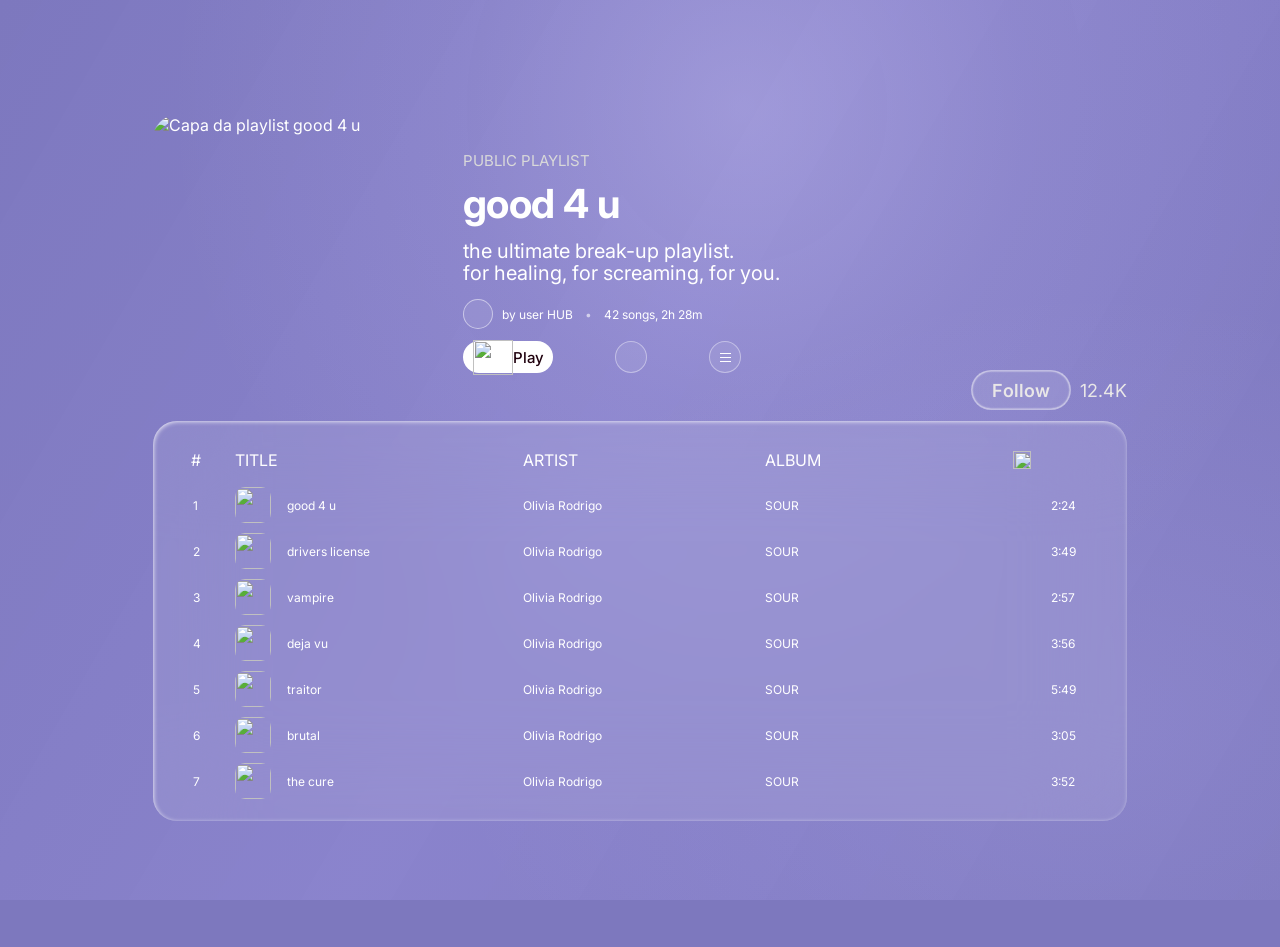
==== albuns/albuns.html @ 1444f135 ":sparkles: feat: Adiciona página álbuns." ====
<!DOCTYPE html>
<html lang="pt-BR">
<head>
    <meta charset="UTF-8">
    <meta name="viewport" content="width=device-width, initial-scale=1.0">
    <title>good 4 u | MusicHub</title>

    <link rel="stylesheet" href="albuns.css">
    <link rel="stylesheet" href="global.css">
    <link rel="preconnect" href="https://fonts.googleapis.com">
    <link rel="preconnect" href="https://fonts.gstatic.com" crossorigin>
    <link href="https://fonts.googleapis.com/css2?family=Inter:wght@400;500;600;700;900&display=swap" rel="stylesheet">
</head>

<body>
    <div class="page">

        <!-- BACKGROUND -->
        <div class="background" aria-hidden="true"></div>

        <!-- HEADER -->
        <!-- <header class="header">
            <a href="#" class="logo" aria-label="MusicHub">
                <img src="https://www.figma.com/api/mcp/asset/f0b8d656-bd40-4bd2-81c5-f24bb557f24d.svg" alt="MusicHub">
            </a>

            <label class="search">
                <img
                    src="https://www.figma.com/api/mcp/asset/72a38240-7554-4e24-b17d-558b06ba79f5.svg"
                    alt=""
                    class="search__icon"
                >
                <input type="search" placeholder="Search artists, tracks, playlists..." aria-label="Pesquisar">
            </label>

            <button class="profile-button" aria-label="Perfil"></button>
        </header> -->

        <!-- SIDEBAR
        <aside class="sidebar" aria-label="Navegação">
            <a class="sidebar__item sidebar__item--active" href="#" aria-label="Início">
                <img src="https://www.figma.com/api/mcp/asset/48543cfd-1608-4a3d-a7c6-07bde01f5511.svg" alt="">
            </a>

            <a class="sidebar__item" href="#" aria-label="Biblioteca">
                <img src="https://www.figma.com/api/mcp/asset/089ed8f0-eb65-4e7f-9594-486ecc16197d.svg" alt="">
            </a>

            <a class="sidebar__item" href="#" aria-label="Favoritos">
                <img src="https://www.figma.com/api/mcp/asset/dc343c7d-dc19-4470-b5f9-65e58dbb05b4.svg" alt="">
            </a>
        </aside> -->

        <!-- PLAYLIST -->
        <main class="playlist">

            <section class="playlist-info">
                <img
                    class="playlist-cover"
                    src="https://www.figma.com/api/mcp/asset/05d97eeb-9963-4336-8396-47402a4f2e1c.png"
                    alt="Capa da playlist good 4 u"
                >

                <div class="playlist-details">
                    <p class="playlist-type">PUBLIC PLAYLIST</p>

                    <h1>good 4 u</h1>

                    <p class="playlist-description">
                        the ultimate break-up playlist.<br>
                        for healing, for screaming, for you.
                    </p>

                    <div class="playlist-meta">
                        <button class="user-avatar" aria-label="Usuário HUB"></button>
                        <span>by user HUB</span>
                        <span class="meta-dot">•</span>
                        <span>42 songs, 2h 28m</span>
                    </div>

                    <div class="playlist-actions">
                        <button class="play-action" id="mainPlay">
                            <img src="https://www.figma.com/api/mcp/asset/033c82c2-732a-4df3-b221-bd1b76ac2aac.svg" alt="">
                            <span>Play</span>
                        </button>

                        <button class="round-action" aria-label="Aleatório">
                            <img src="https://www.figma.com/api/mcp/asset/64928dcb-8993-417b-a62b-fdc45a147aba.svg" alt="">
                        </button>

                        <button class="round-action list-action" aria-label="Lista">
                            <span></span><span></span><span></span>
                        </button>
                    </div>
                </div>

                <div class="playlist-follow">
                    <button class="follow-button">Follow</button>
                    <span>12.4K</span>
                </div>
            </section>

            <!-- SONG LIST -->
            <section class="songs-card">
                <div class="songs-header">
                    <span>#</span>
                    <span>TITLE</span>
                    <span>ARTIST</span>
                    <span>ALBUM</span>
                    <span class="duration-header">
                        <img src="https://www.figma.com/api/mcp/asset/3ae3e8e5-7226-445b-8f64-c6b5b3490958.svg" alt="">
                    </span>
                </div>

                <div class="songs-list">
                    <article class="song">
                        <span class="song-number">1</span>
                        <div class="song-title">
                            <img src="https://www.figma.com/api/mcp/asset/05d97eeb-9963-4336-8396-47402a4f2e1c.png" alt="">
                            <span>good 4 u</span>
                        </div>
                        <span>Olivia Rodrigo</span>
                        <span>SOUR</span>
                        <button class="favorite" aria-label="Favoritar good 4 u">
                            <img src="https://www.figma.com/api/mcp/asset/8ef1ab63-eb23-4aba-9071-96040314bdf6.svg" alt="">
                        </button>
                        <span>2:24</span>
                    </article>

                    <article class="song">
                        <span class="song-number">2</span>
                        <div class="song-title">
                            <img src="https://www.figma.com/api/mcp/asset/411c1df8-2a5f-4194-a6f5-afb06c8eb956.png" alt="">
                            <span>drivers license</span>
                        </div>
                        <span>Olivia Rodrigo</span>
                        <span>SOUR</span>
                        <button class="favorite" aria-label="Favoritar drivers license">
                            <img src="https://www.figma.com/api/mcp/asset/8ef1ab63-eb23-4aba-9071-96040314bdf6.svg" alt="">
                        </button>
                        <span>3:49</span>
                    </article>

                    <article class="song">
                        <span class="song-number">3</span>
                        <div class="song-title">
                            <img src="https://www.figma.com/api/mcp/asset/30875ca2-d88c-43b7-917a-a967cf07178f.png" alt="">
                            <span>vampire</span>
                        </div>
                        <span>Olivia Rodrigo</span>
                        <span>SOUR</span>
                        <button class="favorite" aria-label="Favoritar vampire">
                            <img src="https://www.figma.com/api/mcp/asset/8ef1ab63-eb23-4aba-9071-96040314bdf6.svg" alt="">
                        </button>
                        <span>2:57</span>
                    </article>

                    <article class="song">
                        <span class="song-number">4</span>
                        <div class="song-title">
                            <img src="https://www.figma.com/api/mcp/asset/05d97eeb-9963-4336-8396-47402a4f2e1c.png" alt="">
                            <span>deja vu</span>
                        </div>
                        <span>Olivia Rodrigo</span>
                        <span>SOUR</span>
                        <button class="favorite" aria-label="Favoritar deja vu">
                            <img src="https://www.figma.com/api/mcp/asset/8ef1ab63-eb23-4aba-9071-96040314bdf6.svg" alt="">
                        </button>
                        <span>3:56</span>
                    </article>

                    <article class="song">
                        <span class="song-number">5</span>
                        <div class="song-title">
                            <img src="https://www.figma.com/api/mcp/asset/05d97eeb-9963-4336-8396-47402a4f2e1c.png" alt="">
                            <span>traitor</span>
                        </div>
                        <span>Olivia Rodrigo</span>
                        <span>SOUR</span>
                        <button class="favorite" aria-label="Favoritar traitor">
                            <img src="https://www.figma.com/api/mcp/asset/8ef1ab63-eb23-4aba-9071-96040314bdf6.svg" alt="">
                        </button>
                        <span>5:49</span>
                    </article>

                    <article class="song">
                        <span class="song-number">6</span>
                        <div class="song-title">
                            <img src="https://www.figma.com/api/mcp/asset/05d97eeb-9963-4336-8396-47402a4f2e1c.png" alt="">
                            <span>brutal</span>
                        </div>
                        <span>Olivia Rodrigo</span>
                        <span>SOUR</span>
                        <button class="favorite" aria-label="Favoritar brutal">
                            <img src="https://www.figma.com/api/mcp/asset/8ef1ab63-eb23-4aba-9071-96040314bdf6.svg" alt="">
                        </button>
                        <span>3:05</span>
                    </article>

                    <article class="song">
                        <span class="song-number">7</span>
                        <div class="song-title">
                            <img src="https://www.figma.com/api/mcp/asset/2246885b-b9ce-4593-afcd-a9c1cb473f25.png" alt="">
                            <span>the cure</span>
                        </div>
                        <span>Olivia Rodrigo</span>
                        <span>SOUR</span>
                        <button class="favorite" aria-label="Favoritar the cure">
                            <img src="https://www.figma.com/api/mcp/asset/28c4b1a7-6b96-4556-a1cf-ce10b714c092.svg" alt="">
                        </button>
                        <span>3:52</span>
                    </article>
                </div>
            </section>
        </main>

        <!-- PLAYER
        <footer class="player">
            <div class="player-song">
                <img
                    class="player-song__cover"
                    src="https://www.figma.com/api/mcp/asset/05d97eeb-9963-4336-8396-47402a4f2e1c.png"
                    alt=""
                >

                <div class="player-song__text">
                    <strong>good 4 u</strong>
                    <span>Olivia Rodrigo</span>
                </div>

                <button class="player-favorite" aria-label="Favoritar">
                    <img src="https://www.figma.com/api/mcp/asset/8ef1ab63-eb23-4aba-9071-96040314bdf6.svg" alt="">
                </button>
            </div>

            <div class="player-center">
                <div class="player-controls">
                    <button aria-label="Aleatório">
                        <img src="https://www.figma.com/api/mcp/asset/64928dcb-8993-417b-a62b-fdc45a147aba.svg" alt="">
                    </button>

                    <button aria-label="Anterior" class="skip">
                        <span></span>
                    </button>

                    <button class="player-play" id="playerPlay" aria-label="Reproduzir">
                        <img src="https://www.figma.com/api/mcp/asset/e8db2165-5c65-4e95-9490-5fce8dbd93a3.svg" alt="">
                    </button>

                    <button aria-label="Próxima" class="skip skip--next">
                        <span></span>
                    </button>

                    <button aria-label="Repetir">
                        <img src="https://www.figma.com/api/mcp/asset/76ef5e4f-898e-42b4-8c82-b42aed070f7f.svg" alt="">
                    </button>
                </div>

                <div class="player-progress">
                    <span>1:24</span>
                    <input type="range" min="0" max="165" value="84" aria-label="Progresso">
                    <span>2:45</span>
                </div>
            </div>

            <div class="player-volume">
                <img src="https://www.figma.com/api/mcp/asset/c8e28b52-2335-4b02-9ce8-5d6277a9b103.svg" alt="">
                <input type="range" min="0" max="100" value="85" aria-label="Volume">
            </div>
        </footer>
    </div>

    <script>
        const playButtons = [
            document.querySelector("#mainPlay"),
            document.querySelector("#playerPlay")
        ];

        playButtons.forEach(button => {
            button?.addEventListener("click", () => {
                button.classList.toggle("is-playing");
            });
        });

        document.querySelectorAll(".favorite, .player-favorite").forEach(button => {
            button.addEventListener("click", () => {
                button.classList.toggle("is-favorite");
            });
        });

        document.querySelector(".follow-button")?.addEventListener("click", (event) => {
            const button = event.currentTarget;
            button.classList.toggle("is-following");
            button.textContent = button.classList.contains("is-following")
                ? "Following"
                : "Follow";
        });
    </script> -->
</body>
</html>
---- albuns/albuns.css ----
* {
    box-sizing: border-box;
    margin: 0;
    padding: 0;
}

html {
    background: var(--violet-bg);
}

body {
    min-height: 100vh;
    min-height: 100svh;
    overflow-x: hidden;
    font-family: var(--font);
    color: var(--white);
}

button,
input {
    font: inherit;
    color: inherit;
}

button {
    border: 0;
    background: transparent;
    cursor: pointer;
}

img {
    display: block;
    max-width: 100%;
}

a {
    color: inherit;
    text-decoration: none;
}

/* ========================================
   PAGE / BACKGROUND
======================================== */

.page {
    position: relative;
    min-height: 100vh;
    min-height: 100svh;
    padding: 31px 30px 126px;
    overflow: hidden;
    background: #7d78be;
}

.background {
    position: fixed;
    inset: 0;
    z-index: 0;
    background:
        linear-gradient(
            120deg,
            rgba(125,120,190,1) 0%,
            rgba(139,132,205,.96) 48%,
            rgba(125,120,190,1) 100%
        );
}

.background::before {
    content: "";
    position: absolute;
    inset: 0;
    background:
        radial-gradient(
            ellipse at 58% 12%,
            rgba(221,216,255,.26) 0%,
            rgba(221,216,255,.08) 27%,
            transparent 55%
        ),
        radial-gradient(
            ellipse at 85% 80%,
            rgba(205,197,255,.14),
            transparent 42%
        );
}

.background::after {
    content: "";
    position: absolute;
    inset: -10%;
    opacity: .18;
    background-image:
        url("https://www.figma.com/api/mcp/asset/d0521168-f379-4062-ab3e-730d0297998b.png");
    background-size: cover;
    background-position: center;
    mix-blend-mode: multiply;
}

.header,
.sidebar,
.playlist,
.player {
    position: relative;
    z-index: 2;
}

/* ========================================
   HEADER
======================================== */

.header {
    width: min(1200px, 100%);
    margin: 0 auto;

    display: grid;
    grid-template-columns: 102px minmax(280px, 500px) 40px;
    justify-content: space-between;
    align-items: center;
    gap: 30px;
}

.logo {
    width: 102px;
    height: 40px;
}

.logo img {
    width: 102px;
    height: 40px;
    object-fit: contain;
}

.search {
    position: relative;
    width: 500px;
    max-width: 100%;
    height: 40px;
    justify-self: center;

    display: flex;
    align-items: center;

    border-radius: 24px;
    overflow: hidden;

    background: rgba(51,51,51,.4);
    backdrop-filter: blur(23px);
    -webkit-backdrop-filter: blur(23px);

    box-shadow: var(--glass-shadow);
}

.search__icon {
    width: 16px;
    height: 16px;
    margin-left: 14px;
    flex: 0 0 auto;
}

.search input {
    width: 100%;
    height: 100%;
    padding: 0 18px 0 13px;

    border: 0;
    outline: 0;
    background: transparent;

    color: #fff;
    font-size: 12px;
}

.search input::placeholder {
    color: rgba(255,255,255,.4);
}

.profile-button {
    width: 40px;
    height: 40px;
    justify-self: end;

    border: 1px solid rgba(255,255,255,.45);
    border-radius: 24px;
    background: rgba(255,255,255,.06);
    box-shadow: var(--glass-shadow);
}

/* ========================================
   SIDEBAR
======================================== */

.sidebar {
    position: fixed;
    left: 21px;
    top: 50%;
    transform: translateY(-50%);

    width: 60px;
    height: 175px;

    display: flex;
    flex-direction: column;
    align-items: center;
    justify-content: space-around;

    padding: 4px;

    border-radius: 29px;

    background: rgba(51,51,51,.4);
    backdrop-filter: blur(23px);
    -webkit-backdrop-filter: blur(23px);
    box-shadow: var(--glass-shadow);
}

.sidebar__item {
    width: 50px;
    height: 50px;

    display: grid;
    place-items: center;

    border-radius: 24px;

    transition: background .2s ease, transform .2s ease;
}

.sidebar__item--active {
    background: rgba(51,51,51,.35);
    box-shadow: var(--glass-shadow);
}

.sidebar__item:hover {
    background: rgba(255,255,255,.08);
    transform: scale(1.03);
}

.sidebar__item img {
    width: 27px;
    height: 29px;
}

/* ========================================
   PLAYLIST
======================================== */

.playlist {
    width: min(974px, calc(100% - 150px));
    margin: 84px auto 0;
}

.playlist-info {
    position: relative;

    min-height: 306px;

    display: grid;
    grid-template-columns: 290px minmax(280px, 1fr) auto;
    align-items: start;
    column-gap: 20px;
}

.playlist-cover {
    width: 290px;
    height: 290px;
    object-fit: cover;
    border-radius: 24px;
}

.playlist-details {
    padding-top: 38px;
}

.playlist-type {
    color: #d9d9d9;
    font-size: 15px;
    line-height: 1;
    margin-bottom: 16px;
}

.playlist-details h1 {
    font-size: 40px;
    line-height: 1;
    font-weight: 700;
    margin-bottom: 17px;
    letter-spacing: -.6px;
}

.playlist-description {
    color: #fff;
    font-size: 20px;
    line-height: 1.08;
    margin-bottom: 15px;
}

.playlist-meta {
    display: flex;
    align-items: center;
    gap: 9px;

    color: #fff;
    font-size: 12px;
}

.user-avatar {
    width: 30px;
    height: 30px;
    border: 1px solid rgba(255,255,255,.5);
    border-radius: 50%;
    background: rgba(255,255,255,.08);
}

.meta-dot {
    opacity: .6;
    margin: 0 3px;
}

.playlist-actions {
    display: flex;
    align-items: center;
    gap: 62px;
    margin-top: 12px;
}

.play-action {
    width: 90px;
    height: 32px;

    display: flex;
    align-items: center;
    justify-content: center;
    padding: 5px 15px;

    border-radius: 24px;
    background: #fff;
    color: var(--violet-darker);

    font-size: 15px;
    font-weight: 500;

    transition: transform .2s ease;
}

.play-action:hover {
    transform: scale(1.04);
}

.play-action img {
    width: 40px;
    height: 35px;
}

.round-action {
    width: 32px;
    height: 32px;

    display: grid;
    place-items: center;

    border-radius: 50%;
    border: 1px solid rgba(255,255,255,.4);
    background: rgba(255,255,255,.08);
}

.round-action img {
    width: 15px;
    height: 15px;
}

.list-action {
    display: flex;
    flex-direction: column;
    align-items: center;
    justify-content: center;
    gap: 3px;
}

.list-action span {
    width: 11px;
    height: 1px;
    background: #fff;
}

.playlist-follow {
    align-self: end;
    margin-bottom: 11px;

    display: flex;
    align-items: center;
    gap: 9px;

    color: #e9e7e7;
    font-size: 18px;
    white-space: nowrap;
}

.follow-button {
    min-width: 100px;
    height: 40px;
    padding: 0 20px;

    border-radius: 24px;
    border: 1px solid rgba(255,255,255,.4);

   background: #ffffff18;
    backdrop-filter: blur(50px);

    box-shadow:
       
        inset 0 0 1px rgba(255,255,255,.5),
        inset 0 0 2px #f2f2f2;

    color: #e9e7e7;
    font-size: 18px;
    font-weight: 590;
}

/* ========================================
   SONGS
======================================== */

.songs-card {
    width: 100%;
    height: 400px;
    margin-top: 0;

    padding: 28px 38px 18px;

    border-radius: 24px;

    background: #ffffff18;
    backdrop-filter: blur(50px);

    box-shadow: var(--glass-shadow);
}

.songs-header,
.song {
    display: grid;
    grid-template-columns:
        30px
        minmax(160px, 1.2fr)
        minmax(150px, 1fr)
        minmax(130px, 1fr)
        30px
        38px;

    align-items: center;
    column-gap: 14px;
}

.songs-header {
    height: 22px;
    margin-bottom: 11px;

    color: #fff;
    font-size: 16px;
}

.duration-header {
    display: flex;
    align-items: center;
    justify-content: center;
}

.duration-header img {
    width: 18px;
    height: 18px;
}

.song {
    height: 46px;
    color: #fff;
    font-size: 12px;
}

.song-number {
    padding-left: 2px;
}

.song-title {
    min-width: 0;

    display: flex;
    align-items: center;
    gap: 16px;
}

.song-title img {
    width: 36px;
    height: 36px;
    flex: 0 0 36px;

    object-fit: cover;
    border-radius: 10px;
}

.song-title span {
    overflow: hidden;
    white-space: nowrap;
    text-overflow: ellipsis;
}

.song > span:not(.song-number):not(.song-title) {
    white-space: nowrap;
}

.favorite {
    width: 20px;
    height: 20px;

    display: grid;
    place-items: center;
}

.favorite img {
    width: 17px;
    height: 15px;
}

.favorite.is-favorite {
    transform: scale(1.12);
}

/* ========================================
   PLAYER
======================================== */

.player {
    position: fixed;
    left: 50%;
    bottom: 19px;
    transform: translateX(-50%);

    width: min(1200px, calc(100% - 170px));
    height: 64px;

    padding: 0 20px;

    display: grid;
    grid-template-columns: 270px minmax(300px, 1fr) 128px;
    align-items: center;
    gap: 20px;

    border-radius: 24px;

    background: #ffffff18;
    backdrop-filter: blur(50px);

    box-shadow: var(--glass-shadow);
}

.player-song {
    min-width: 0;

    display: flex;
    align-items: center;
    gap: 9px;
}

.player-song__cover {
    width: 50px;
    height: 50px;

    flex: 0 0 50px;
    object-fit: cover;
    border-radius: 5px;
}

.player-song__text {
    min-width: 0;

    display: flex;
    flex-direction: column;
    gap: 2px;
}

.player-song__text strong {
    font-size: 15px;
    font-weight: 590;
}

.player-song__text span {
    color: rgba(255,255,255,.5);
    font-size: 12px;
}

.player-favorite {
    width: 24px;
    height: 24px;
    margin-left: 2px;
}

.player-favorite img {
    width: 17px;
    height: 15px;
}

.player-center {
    min-width: 0;
}

.player-controls {
    height: 30px;

    display: flex;
    align-items: center;
    justify-content: center;
    gap: 15px;
}

.player-controls > button {
    width: 22px;
    height: 22px;

    display: grid;
    place-items: center;
}

.player-controls img {
    width: 15px;
    height: 15px;
}

.player-play {
    width: 28px !important;
    height: 28px !important;

    display: grid !important;
    place-items: center;

    border-radius: 50%;
    background: #f5f1f5;
}

.player-play img {
    width: 40px;
    height: 40px;
    max-width: none;
}

.skip span {
    position: relative;
    display: block;
    width: 13px;
    height: 11px;
    border-left: 2px solid #fff;
}

.skip span::after {
    content: "";
    position: absolute;
    left: 2px;
    top: 1px;

    width: 7px;
    height: 7px;

    border-left: 1.5px solid #fff;
    border-bottom: 1.5px solid #fff;

    transform: rotate(45deg);
}

.skip--next span {
    transform: scaleX(-1);
}

.player-progress {
    display: grid;
    grid-template-columns: 25px 1fr 25px;
    align-items: center;
    gap: 10px;

    color: #fff;
    font-size: 9px;
}

.player-progress span:first-child {
    text-align: right;
}

.player-progress span:last-child {
    text-align: left;
}

.player-progress input,
.player-volume input {
    width: 100%;
    height: 3px;
    appearance: none;
    -webkit-appearance: none;
    border-radius: 10px;
    background: rgba(255,255,255,.55);
    outline: none;
}

.player-progress input::-webkit-slider-thumb,
.player-volume input::-webkit-slider-thumb {
    appearance: none;
    -webkit-appearance: none;
    width: 8px;
    height: 8px;
    border-radius: 50%;
    background: #fff;
}

.player-progress input::-moz-range-thumb,
.player-volume input::-moz-range-thumb {
    width: 8px;
    height: 8px;
    border: 0;
    border-radius: 50%;
    background: #fff;
}

.player-volume {
    display: flex;
    align-items: center;
    gap: 8px;
}

.player-volume img {
    width: 16px;
    height: 16px;
    flex: 0 0 16px;
}

.player-volume input {
    width: 90px;
}

/* ========================================
   RESPONSIVE
======================================== */

@media (max-width: 1050px) {
    .page {
        padding-left: 22px;
        padding-right: 22px;
    }

    .header {
        grid-template-columns: 102px minmax(220px, 1fr) 40px;
    }

    .playlist {
        width: min(850px, calc(100% - 80px));
    }

    .playlist-info {
        grid-template-columns: 240px minmax(250px, 1fr);
    }

    .playlist-cover {
        width: 240px;
        height: 240px;
    }

    .playlist-follow {
        position: absolute;
        right: 0;
        bottom: 0;
    }

    .songs-card {
        overflow-x: auto;
    }

    .songs-header,
    .song {
        min-width: 700px;
    }

    .player {
        width: calc(100% - 100px);
        grid-template-columns: 220px 1fr;
    }

    .player-volume {
        display: none;
    }
}

@media (max-width: 760px) {
    .page {
        padding: 18px 14px 170px;
    }

    .header {
        width: 100%;
        grid-template-columns: 102px 40px;
        justify-content: space-between;
        gap: 12px;
    }

    .search {
        grid-column: 1 / -1;
        grid-row: 2;
        width: 100%;
        margin-top: 8px;
    }

    .sidebar {
        position: fixed;
        left: 50%;
        top: auto;
        bottom: 92px;
        transform: translateX(-50%);

        width: min(270px, calc(100% - 40px));
        height: 55px;

        flex-direction: row;
        justify-content: space-around;

        border-radius: 28px;
    }

    .sidebar__item {
        width: 48px;
        height: 48px;
    }

    .playlist {
        width: 100%;
        margin-top: 45px;
    }

    .playlist-info {
        min-height: auto;

        display: grid;
        grid-template-columns: 1fr;
        justify-items: center;
        text-align: center;
        gap: 18px;
    }

    .playlist-cover {
        width: min(290px, 72vw);
        height: min(290px, 72vw);
    }

    .playlist-details {
        padding-top: 0;
    }

    .playlist-type {
        font-size: 12px;
    }

    .playlist-details h1 {
        font-size: 34px;
    }

    .playlist-description {
        font-size: 17px;
    }

    .playlist-meta {
        justify-content: center;
    }

    .playlist-actions {
        justify-content: center;
        gap: 20px;
    }

    .playlist-follow {
        position: static;
        margin: 0;
        justify-self: center;
    }

    .songs-card {
        height: auto;
        min-height: 284px;
        margin-top: 28px;
        padding: 22px 18px;
        border-radius: 20px;
        overflow-x: auto;
    }

    .songs-header,
    .song {
        min-width: 690px;
    }

    .player {
        bottom: 10px;

        width: calc(100% - 20px);
        height: 118px;
        padding: 10px 14px;

        grid-template-columns: 1fr;
        gap: 3px;

        border-radius: 20px;
    }

    .player-song {
        height: 46px;
    }

    .player-center {
        width: 100%;
    }

    .player-controls {
        gap: 12px;
    }
}

@media (max-width: 430px) {
    .playlist-cover {
        width: min(250px, 70vw);
        height: min(250px, 70vw);
    }

    .playlist-details h1 {
        font-size: 30px;
    }

    .playlist-description {
        font-size: 15px;
    }

    .songs-card {
        margin-left: 0;
        margin-right: 0;
    }

    .player {
        height: 124px;
    }
}

@media (prefers-reduced-motion: reduce) {
    *,
    *::before,
    *::after {
        transition: none !important;
        animation: none !important;
    }
}
---- albuns/global.css ----
@property --accent {
    syntax: "<color>";
    inherits: true;
    initial-value: #eee6e9;
}

:root {
    --violet-light: #eee6e9;
    --violet-darker: #1f000d;
    --violet-bg: #7d78be;
    --white: #ffffff;
    --muted: rgba(255,255,255,.72);
    --soft: rgba(255,255,255,.48);

    --glass:
        rgba(51,51,51,.40);

    --glass-shadow:
        inset 1px 1px 5px -1px white;

    --font:
        "SF Pro",
        "SF Pro Display",
        -apple-system,
        BlinkMacSystemFont,
        "Inter",
        "Segoe UI",
        sans-serif;
}
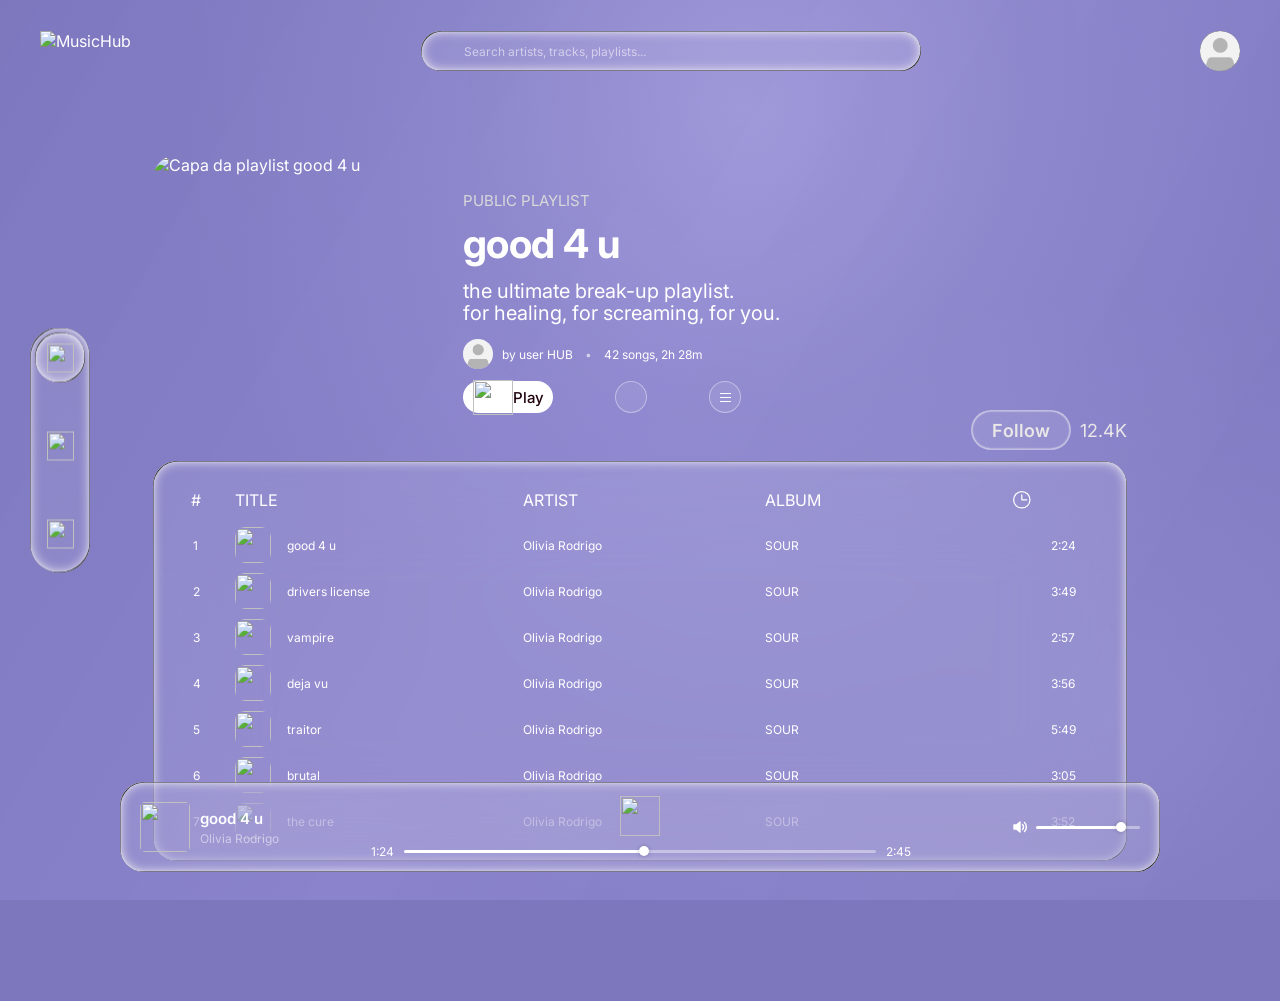
==== commit ff1a1ae4: "sparkles: feat: Adicionando álbuns" ====
--- a/albuns/albuns.html
+++ b/albuns/albuns.html
@@ -5,51 +5,20 @@
     <meta name="viewport" content="width=device-width, initial-scale=1.0">
     <title>good 4 u | MusicHub</title>
 
+    <link rel="stylesheet" href="../global.css">
     <link rel="stylesheet" href="albuns.css">
-    <link rel="stylesheet" href="global.css">
     <link rel="preconnect" href="https://fonts.googleapis.com">
     <link rel="preconnect" href="https://fonts.gstatic.com" crossorigin>
     <link href="https://fonts.googleapis.com/css2?family=Inter:wght@400;500;600;700;900&display=swap" rel="stylesheet">
 </head>
 
-<body>
+<body data-page="home">
     <div class="page">
 
         <!-- BACKGROUND -->
         <div class="background" aria-hidden="true"></div>
 
-        <!-- HEADER -->
-        <!-- <header class="header">
-            <a href="#" class="logo" aria-label="MusicHub">
-                <img src="https://www.figma.com/api/mcp/asset/f0b8d656-bd40-4bd2-81c5-f24bb557f24d.svg" alt="MusicHub">
-            </a>
-
-            <label class="search">
-                <img
-                    src="https://www.figma.com/api/mcp/asset/72a38240-7554-4e24-b17d-558b06ba79f5.svg"
-                    alt=""
-                    class="search__icon"
-                >
-                <input type="search" placeholder="Search artists, tracks, playlists..." aria-label="Pesquisar">
-            </label>
-
-            <button class="profile-button" aria-label="Perfil"></button>
-        </header> -->
-
-        <!-- SIDEBAR
-        <aside class="sidebar" aria-label="Navegação">
-            <a class="sidebar__item sidebar__item--active" href="#" aria-label="Início">
-                <img src="https://www.figma.com/api/mcp/asset/48543cfd-1608-4a3d-a7c6-07bde01f5511.svg" alt="">
-            </a>
-
-            <a class="sidebar__item" href="#" aria-label="Biblioteca">
-                <img src="https://www.figma.com/api/mcp/asset/089ed8f0-eb65-4e7f-9594-486ecc16197d.svg" alt="">
-            </a>
-
-            <a class="sidebar__item" href="#" aria-label="Favoritos">
-                <img src="https://www.figma.com/api/mcp/asset/dc343c7d-dc19-4470-b5f9-65e58dbb05b4.svg" alt="">
-            </a>
-        </aside> -->
+        <!-- header, sidebar e player são injetados pelo ../global.js -->
 
         <!-- PLAYLIST -->
         <main class="playlist">
@@ -72,7 +41,9 @@
                     </p>
 
                     <div class="playlist-meta">
-                        <button class="user-avatar" aria-label="Usuário HUB"></button>
+                        <button class="user-avatar" aria-label="Usuário HUB">
+                            <img src="../imgs/login/icon-FTperfil.svg" alt="">
+                        </button>
                         <span>by user HUB</span>
                         <span class="meta-dot">•</span>
                         <span>42 songs, 2h 28m</span>
@@ -108,7 +79,7 @@
                     <span>ARTIST</span>
                     <span>ALBUM</span>
                     <span class="duration-header">
-                        <img src="https://www.figma.com/api/mcp/asset/3ae3e8e5-7226-445b-8f64-c6b5b3490958.svg" alt="">
+                        <img src="../imgs/relogio.svg" alt="">
                     </span>
                 </div>
 
@@ -206,83 +177,22 @@
                         <span>Olivia Rodrigo</span>
                         <span>SOUR</span>
                         <button class="favorite" aria-label="Favoritar the cure">
-                            <img src="https://www.figma.com/api/mcp/asset/28c4b1a7-6b96-4556-a1cf-ce10b714c092.svg" alt="">
+                            <img src="https://www.figma.com/api/mcp/asset/8ef1ab63-eb23-4aba-9071-96040314bdf6.svg" alt="">
                         </button>
                         <span>3:52</span>
                     </article>
                 </div>
             </section>
         </main>
-
-        <!-- PLAYER
-        <footer class="player">
-            <div class="player-song">
-                <img
-                    class="player-song__cover"
-                    src="https://www.figma.com/api/mcp/asset/05d97eeb-9963-4336-8396-47402a4f2e1c.png"
-                    alt=""
-                >
-
-                <div class="player-song__text">
-                    <strong>good 4 u</strong>
-                    <span>Olivia Rodrigo</span>
-                </div>
-
-                <button class="player-favorite" aria-label="Favoritar">
-                    <img src="https://www.figma.com/api/mcp/asset/8ef1ab63-eb23-4aba-9071-96040314bdf6.svg" alt="">
-                </button>
-            </div>
-
-            <div class="player-center">
-                <div class="player-controls">
-                    <button aria-label="Aleatório">
-                        <img src="https://www.figma.com/api/mcp/asset/64928dcb-8993-417b-a62b-fdc45a147aba.svg" alt="">
-                    </button>
-
-                    <button aria-label="Anterior" class="skip">
-                        <span></span>
-                    </button>
-
-                    <button class="player-play" id="playerPlay" aria-label="Reproduzir">
-                        <img src="https://www.figma.com/api/mcp/asset/e8db2165-5c65-4e95-9490-5fce8dbd93a3.svg" alt="">
-                    </button>
-
-                    <button aria-label="Próxima" class="skip skip--next">
-                        <span></span>
-                    </button>
-
-                    <button aria-label="Repetir">
-                        <img src="https://www.figma.com/api/mcp/asset/76ef5e4f-898e-42b4-8c82-b42aed070f7f.svg" alt="">
-                    </button>
-                </div>
-
-                <div class="player-progress">
-                    <span>1:24</span>
-                    <input type="range" min="0" max="165" value="84" aria-label="Progresso">
-                    <span>2:45</span>
-                </div>
-            </div>
-
-            <div class="player-volume">
-                <img src="https://www.figma.com/api/mcp/asset/c8e28b52-2335-4b02-9ce8-5d6277a9b103.svg" alt="">
-                <input type="range" min="0" max="100" value="85" aria-label="Volume">
-            </div>
-        </footer>
     </div>
-
+    <script src="albuns.js" defer></script>
+    <script src="../global.js" defer></script>
     <script>
-        const playButtons = [
-            document.querySelector("#mainPlay"),
-            document.querySelector("#playerPlay")
-        ];
-
-        playButtons.forEach(button => {
-            button?.addEventListener("click", () => {
-                button.classList.toggle("is-playing");
-            });
+        document.querySelector("#mainPlay")?.addEventListener("click", e => {
+            e.currentTarget.classList.toggle("is-playing");
         });
 
-        document.querySelectorAll(".favorite, .player-favorite").forEach(button => {
+        document.querySelectorAll(".favorite").forEach(button => {
             button.addEventListener("click", () => {
                 button.classList.toggle("is-favorite");
             });
@@ -295,6 +205,6 @@
                 ? "Following"
                 : "Follow";
         });
-    </script> -->
+    </script>
 </body>
-</html>
+</html>
--- a/global.css
+++ b/global.css
@@ -0,0 +1,420 @@
+/* =========================================================
+   MusicHub | global.css
+   Tokens + componentes globais (header, sidebar, player)
+   Fonte: Figma Style Guide | MusicHub (frame Playlist 345:809)
+========================================================= */
+
+@property --accent {
+    syntax: "<color>";
+    inherits: true;
+    initial-value: #eee6e9;
+}
+
+:root {
+    --violet-light: #eee6e9;
+    --violet-darker: #1f000d;
+    --violet-bg: #7d78be;
+    --white: #ffffff;
+    --muted: rgba(255,255,255,.72);
+    --soft: rgba(255,255,255,.48);
+
+    /* Vidro claro (igual ao .songs-card) */
+    --glass: #ffffff18;
+    --glass-blur: 50px;
+
+    --glass-shadow: inset 1px 1px 5px -1px white;
+
+    /* Sombra completa do vidro, igual ao Figma (bordas + brilho interno) */
+    --glass-shadow-full:
+        inset 1px 1px 0 -0.5px #333,
+        inset -1px -1px 0 -0.5px #262626,
+        inset 1px 1px 0.5px -1px #fff,
+        inset -1px -1px 0.5px -1px #fff,
+        inset 0 0 3px 0 rgba(255,255,255,.5),
+        inset 0 0 11px 0 #f2f2f2;
+
+    --gutter: 120px;      /* margem lateral do header e do player no desktop */
+
+    --font:
+        "SF Pro",
+        "SF Pro Display",
+        -apple-system,
+        BlinkMacSystemFont,
+        "Inter",
+        "Segoe UI",
+        sans-serif;
+}
+
+/* ---------- Superfície de vidro reutilizável ---------- */
+.glass {
+    background: var(--glass);
+    backdrop-filter: blur(var(--glass-blur));
+    -webkit-backdrop-filter: blur(var(--glass-blur));
+    box-shadow: var(--glass-shadow-full);
+}
+
+/* =========================================================
+   HEADER  (Figma: logo 102x40 | search 500x40 | perfil 40x40)
+========================================================= */
+.header {
+    position: relative;
+    z-index: 3;
+    width: min(1200px, 100%);
+    margin: 0 auto;
+
+    display: grid;
+    grid-template-columns: 102px minmax(200px, 500px) 40px;
+    justify-content: space-between;
+    align-items: center;
+    gap: 30px;
+}
+
+.header__logo {
+    display: block;
+    width: 102px;
+    height: 40px;
+}
+
+.header__logo img {
+    width: 102px;
+    height: 40px;
+    object-fit: contain;
+}
+
+.header__search {
+    position: relative;
+    width: 100%;
+    height: 40px;
+    justify-self: center;
+
+    display: flex;
+    align-items: center;
+    border-radius: 24px;
+    overflow: hidden;
+}
+
+.header__search-icon {
+    width: 16px;
+    height: 16px;
+    margin-left: 14px;
+    flex: 0 0 auto;
+}
+
+.header__search input {
+    width: 100%;
+    height: 100%;
+    padding: 0 18px 0 13px;
+    border: 0;
+    outline: 0;
+    background: transparent;
+    color: var(--white);
+    font-size: 12px;
+}
+
+.header__search input::placeholder { color: rgba(255,255,255,.55); }
+.header__search:focus-within { outline: 1px solid rgba(255,255,255,.55); }
+
+.header__profile {
+    width: 40px;
+    height: 40px;
+    justify-self: end;
+    border-radius: 24px;
+    overflow: hidden;
+    transition: transform .2s ease;
+}
+
+.header__profile:hover { transform: scale(1.06); }
+.header__profile img { width: 100%; height: 100%; object-fit: cover; }
+
+/* =========================================================
+   SIDEBAR  (Figma: 60x245, raio 29, itens 50x50)
+========================================================= */
+.sidebar {
+    position: fixed;
+    left: 30px;
+    top: 50%;
+    transform: translateY(-50%);
+    z-index: 4;
+
+    width: 60px;
+    height: 245px;
+    padding: 5px 5px 14px;
+
+    display: flex;
+    flex-direction: column;
+    align-items: center;
+    justify-content: space-between;
+
+    border-radius: 29px;
+}
+
+.sidebar__item {
+    width: 50px;
+    height: 50px;
+    display: grid;
+    place-items: center;
+    border-radius: 24px;
+    transition: background .2s ease, transform .2s ease;
+}
+
+.sidebar__item img {
+    width: 27px;
+    height: 29px;
+    object-fit: contain;
+}
+
+.sidebar__item:hover {
+    background: rgba(255,255,255,.1);
+    transform: scale(1.04);
+}
+
+/* item ativo = pílula de vidro (frame 372:318) */
+.sidebar__item--active,
+.sidebar__item[aria-current="page"] {
+    background: rgba(255,255,255,.18);
+    backdrop-filter: blur(var(--glass-blur));
+    -webkit-backdrop-filter: blur(var(--glass-blur));
+    box-shadow: var(--glass-shadow-full);
+}
+
+/* =========================================================
+   PLAYER / BARRA DE SOM  (Figma: 1200x90, raio 24)
+========================================================= */
+.player {
+    position: fixed;
+    left: 50%;
+    bottom: 28px;
+    transform: translateX(-50%);
+    z-index: 5;
+
+    width: min(1200px, calc(100% - (var(--gutter) * 2)));
+    height: 90px;
+    padding: 0 20px;
+
+    display: grid;
+    grid-template-columns: minmax(200px, 1fr) minmax(300px, 560px) minmax(128px, 1fr);
+    align-items: center;
+    gap: 20px;
+
+    border-radius: 24px;
+}
+
+.player__song {
+    min-width: 0;
+    display: flex;
+    align-items: center;
+    gap: 10px;
+}
+
+.player__cover {
+    width: 50px;
+    height: 50px;
+    flex: 0 0 50px;
+    border-radius: 5px;
+    object-fit: cover;
+}
+
+.player__text {
+    min-width: 0;
+    display: flex;
+    flex-direction: column;
+    gap: 3px;
+}
+
+.player__title {
+    font-size: 15px;
+    font-weight: 590;
+    white-space: nowrap;
+    overflow: hidden;
+    text-overflow: ellipsis;
+}
+
+.player__artist {
+    font-size: 12px;
+    opacity: .5;
+    white-space: nowrap;
+    overflow: hidden;
+    text-overflow: ellipsis;
+}
+
+.player__favorite {
+    width: 17px;
+    height: 15px;
+    flex: 0 0 17px;
+    margin-left: 6px;
+    transition: transform .2s ease;
+}
+
+.player__favorite img { width: 17px; height: 15px; }
+.player__favorite.is-favorite { transform: scale(1.2); filter: drop-shadow(0 0 4px rgba(255,255,255,.7)); }
+
+.player__center {
+    min-width: 0;
+    display: flex;
+    flex-direction: column;
+    gap: 8px;
+}
+
+.player__controls {
+    display: flex;
+    align-items: center;
+    justify-content: center;
+    gap: 22px;
+}
+
+.player__controls button {
+    width: 22px;
+    height: 22px;
+    display: grid;
+    place-items: center;
+    opacity: .95;
+    transition: transform .2s ease, opacity .2s ease;
+}
+
+.player__controls button:hover { transform: scale(1.12); opacity: 1; }
+.player__controls img { width: 16px; height: 16px; max-width: none; }
+.player__skip img { width: 13px; height: 12px; }
+.player__skip--next img { transform: scaleX(-1); width: 13px; height: 12px; }
+
+.player__play {
+    position: relative;
+    width: 40px !important;
+    height: 40px !important;
+}
+
+.player__play img { width: 40px; height: 40px; }
+
+/* estado "tocando": cobre o ícone de play com o de pause em CSS */
+.player__play::after {
+    content: "";
+    position: absolute;
+    inset: 0;
+    margin: auto;
+    width: 12px;
+    height: 14px;
+    border-left: 4px solid var(--violet-darker);
+    border-right: 4px solid var(--violet-darker);
+    background: transparent;
+    border-radius: 1px;
+    opacity: 0;
+    transition: opacity .15s ease;
+}
+
+.player__play.is-playing::after { opacity: 1; }
+.player__play.is-playing { background: #f5f1f5; border-radius: 50%; }
+.player__play.is-playing img { opacity: 0; }
+
+.player__progress {
+    display: grid;
+    grid-template-columns: 34px 1fr 34px;
+    align-items: center;
+    gap: 10px;
+    font-size: 12px;
+}
+
+.player__progress span:first-child { text-align: right; }
+
+.player__volume {
+    justify-self: end;
+    display: flex;
+    align-items: center;
+    gap: 8px;
+    width: 128px;
+}
+
+.player__volume svg { width: 16px; height: 16px; flex: 0 0 16px; }
+
+/* ---------- Sliders (tempo e volume) ---------- */
+.player input[type="range"] {
+    --val: 50%;
+    width: 100%;
+    height: 3px;
+    appearance: none;
+    -webkit-appearance: none;
+    border-radius: 10px;
+    outline: none;
+    cursor: pointer;
+    background: linear-gradient(to right, #fff var(--val), rgba(255,255,255,.4) var(--val));
+}
+
+.player input[type="range"]::-webkit-slider-thumb {
+    appearance: none;
+    -webkit-appearance: none;
+    width: 10px;
+    height: 10px;
+    border-radius: 50%;
+    background: #fff;
+    box-shadow: 0 0 4px rgba(0,0,0,.25);
+}
+
+.player input[type="range"]::-moz-range-thumb {
+    width: 10px;
+    height: 10px;
+    border: 0;
+    border-radius: 50%;
+    background: #fff;
+}
+
+/* acessibilidade */
+.header button:focus-visible,
+.sidebar a:focus-visible,
+.player button:focus-visible {
+    outline: 2px solid #fff;
+    outline-offset: 2px;
+}
+
+/* =========================================================
+   RESPONSIVO
+========================================================= */
+@media (max-width: 1250px) {
+    :root { --gutter: 110px; }
+}
+
+@media (max-width: 1050px) {
+    :root { --gutter: 90px; }
+    .player { grid-template-columns: minmax(180px, 1fr) minmax(260px, 1.4fr); }
+    .player__volume { display: none; }
+}
+
+@media (max-width: 760px) {
+    .header {
+        grid-template-columns: 102px 40px;
+        gap: 12px;
+    }
+
+    .header__search {
+        grid-column: 1 / -1;
+        grid-row: 2;
+        margin-top: 8px;
+    }
+
+    /* sidebar vira barra horizontal acima do player */
+    .sidebar {
+        left: 50%;
+        top: auto;
+        bottom: 152px;
+        transform: translateX(-50%);
+        width: min(270px, calc(100% - 40px));
+        height: 60px;
+        padding: 5px 14px;
+        flex-direction: row;
+        border-radius: 29px;
+    }
+
+    .player {
+        --gutter: 10px;
+        bottom: 10px;
+        height: 132px;
+        padding: 10px 14px;
+        grid-template-columns: 1fr;
+        gap: 6px;
+        border-radius: 20px;
+    }
+
+    .player__song { height: 50px; }
+    .player__controls { gap: 18px; }
+}
+
+@media (prefers-reduced-motion: reduce) {
+    .header *, .sidebar *, .player * { transition: none !important; }
+}
--- a/albuns/albuns.css
+++ b/albuns/albuns.css
@@ -1,4 +1,3 @@
-
 * {
     box-sizing: border-box;
     margin: 0;
@@ -47,7 +46,7 @@
     position: relative;
     min-height: 100vh;
     min-height: 100svh;
-    padding: 31px 30px 126px;
+    padding: 31px 30px 140px;
     overflow: hidden;
     background: #7d78be;
 }
@@ -95,155 +94,13 @@
     mix-blend-mode: multiply;
 }
 
-.header,
-.sidebar,
-.playlist,
-.player {
-    position: relative;
-    z-index: 2;
-}
-
-/* ========================================
-   HEADER
-======================================== */
-
-.header {
-    width: min(1200px, 100%);
-    margin: 0 auto;
-
-    display: grid;
-    grid-template-columns: 102px minmax(280px, 500px) 40px;
-    justify-content: space-between;
-    align-items: center;
-    gap: 30px;
-}
-
-.logo {
-    width: 102px;
-    height: 40px;
-}
-
-.logo img {
-    width: 102px;
-    height: 40px;
-    object-fit: contain;
-}
-
-.search {
-    position: relative;
-    width: 500px;
-    max-width: 100%;
-    height: 40px;
-    justify-self: center;
-
-    display: flex;
-    align-items: center;
-
-    border-radius: 24px;
-    overflow: hidden;
-
-    background: rgba(51,51,51,.4);
-    backdrop-filter: blur(23px);
-    -webkit-backdrop-filter: blur(23px);
-
-    box-shadow: var(--glass-shadow);
-}
-
-.search__icon {
-    width: 16px;
-    height: 16px;
-    margin-left: 14px;
-    flex: 0 0 auto;
-}
-
-.search input {
-    width: 100%;
-    height: 100%;
-    padding: 0 18px 0 13px;
-
-    border: 0;
-    outline: 0;
-    background: transparent;
-
-    color: #fff;
-    font-size: 12px;
-}
-
-.search input::placeholder {
-    color: rgba(255,255,255,.4);
-}
-
-.profile-button {
-    width: 40px;
-    height: 40px;
-    justify-self: end;
-
-    border: 1px solid rgba(255,255,255,.45);
-    border-radius: 24px;
-    background: rgba(255,255,255,.06);
-    box-shadow: var(--glass-shadow);
-}
-
-/* ========================================
-   SIDEBAR
-======================================== */
-
-.sidebar {
-    position: fixed;
-    left: 21px;
-    top: 50%;
-    transform: translateY(-50%);
-
-    width: 60px;
-    height: 175px;
-
-    display: flex;
-    flex-direction: column;
-    align-items: center;
-    justify-content: space-around;
-
-    padding: 4px;
-
-    border-radius: 29px;
-
-    background: rgba(51,51,51,.4);
-    backdrop-filter: blur(23px);
-    -webkit-backdrop-filter: blur(23px);
-    box-shadow: var(--glass-shadow);
-}
-
-.sidebar__item {
-    width: 50px;
-    height: 50px;
-
-    display: grid;
-    place-items: center;
-
-    border-radius: 24px;
-
-    transition: background .2s ease, transform .2s ease;
-}
-
-.sidebar__item--active {
-    background: rgba(51,51,51,.35);
-    box-shadow: var(--glass-shadow);
-}
-
-.sidebar__item:hover {
-    background: rgba(255,255,255,.08);
-    transform: scale(1.03);
-}
-
-.sidebar__item img {
-    width: 27px;
-    height: 29px;
-}
-
 /* ========================================
    PLAYLIST
 ======================================== */
 
 .playlist {
+    position: relative;
+    z-index: 2;
     width: min(974px, calc(100% - 150px));
     margin: 84px auto 0;
 }
@@ -304,9 +161,6 @@
 .user-avatar {
     width: 30px;
     height: 30px;
-    border: 1px solid rgba(255,255,255,.5);
-    border-radius: 50%;
-    background: rgba(255,255,255,.08);
 }
 
 .meta-dot {
@@ -401,11 +255,10 @@
     border-radius: 24px;
     border: 1px solid rgba(255,255,255,.4);
 
-   background: #ffffff18;
+    background: #ffffff18;
     backdrop-filter: blur(50px);
 
     box-shadow:
-       
         inset 0 0 1px rgba(255,255,255,.5),
         inset 0 0 2px #f2f2f2;
 
@@ -429,8 +282,9 @@
 
     background: #ffffff18;
     backdrop-filter: blur(50px);
-
-    box-shadow: var(--glass-shadow);
+    -webkit-backdrop-filter: blur(50px);
+
+    box-shadow: var(--glass-shadow-full);
 }
 
 .songs-header,
@@ -522,214 +376,6 @@
 }
 
 /* ========================================
-   PLAYER
-======================================== */
-
-.player {
-    position: fixed;
-    left: 50%;
-    bottom: 19px;
-    transform: translateX(-50%);
-
-    width: min(1200px, calc(100% - 170px));
-    height: 64px;
-
-    padding: 0 20px;
-
-    display: grid;
-    grid-template-columns: 270px minmax(300px, 1fr) 128px;
-    align-items: center;
-    gap: 20px;
-
-    border-radius: 24px;
-
-    background: #ffffff18;
-    backdrop-filter: blur(50px);
-
-    box-shadow: var(--glass-shadow);
-}
-
-.player-song {
-    min-width: 0;
-
-    display: flex;
-    align-items: center;
-    gap: 9px;
-}
-
-.player-song__cover {
-    width: 50px;
-    height: 50px;
-
-    flex: 0 0 50px;
-    object-fit: cover;
-    border-radius: 5px;
-}
-
-.player-song__text {
-    min-width: 0;
-
-    display: flex;
-    flex-direction: column;
-    gap: 2px;
-}
-
-.player-song__text strong {
-    font-size: 15px;
-    font-weight: 590;
-}
-
-.player-song__text span {
-    color: rgba(255,255,255,.5);
-    font-size: 12px;
-}
-
-.player-favorite {
-    width: 24px;
-    height: 24px;
-    margin-left: 2px;
-}
-
-.player-favorite img {
-    width: 17px;
-    height: 15px;
-}
-
-.player-center {
-    min-width: 0;
-}
-
-.player-controls {
-    height: 30px;
-
-    display: flex;
-    align-items: center;
-    justify-content: center;
-    gap: 15px;
-}
-
-.player-controls > button {
-    width: 22px;
-    height: 22px;
-
-    display: grid;
-    place-items: center;
-}
-
-.player-controls img {
-    width: 15px;
-    height: 15px;
-}
-
-.player-play {
-    width: 28px !important;
-    height: 28px !important;
-
-    display: grid !important;
-    place-items: center;
-
-    border-radius: 50%;
-    background: #f5f1f5;
-}
-
-.player-play img {
-    width: 40px;
-    height: 40px;
-    max-width: none;
-}
-
-.skip span {
-    position: relative;
-    display: block;
-    width: 13px;
-    height: 11px;
-    border-left: 2px solid #fff;
-}
-
-.skip span::after {
-    content: "";
-    position: absolute;
-    left: 2px;
-    top: 1px;
-
-    width: 7px;
-    height: 7px;
-
-    border-left: 1.5px solid #fff;
-    border-bottom: 1.5px solid #fff;
-
-    transform: rotate(45deg);
-}
-
-.skip--next span {
-    transform: scaleX(-1);
-}
-
-.player-progress {
-    display: grid;
-    grid-template-columns: 25px 1fr 25px;
-    align-items: center;
-    gap: 10px;
-
-    color: #fff;
-    font-size: 9px;
-}
-
-.player-progress span:first-child {
-    text-align: right;
-}
-
-.player-progress span:last-child {
-    text-align: left;
-}
-
-.player-progress input,
-.player-volume input {
-    width: 100%;
-    height: 3px;
-    appearance: none;
-    -webkit-appearance: none;
-    border-radius: 10px;
-    background: rgba(255,255,255,.55);
-    outline: none;
-}
-
-.player-progress input::-webkit-slider-thumb,
-.player-volume input::-webkit-slider-thumb {
-    appearance: none;
-    -webkit-appearance: none;
-    width: 8px;
-    height: 8px;
-    border-radius: 50%;
-    background: #fff;
-}
-
-.player-progress input::-moz-range-thumb,
-.player-volume input::-moz-range-thumb {
-    width: 8px;
-    height: 8px;
-    border: 0;
-    border-radius: 50%;
-    background: #fff;
-}
-
-.player-volume {
-    display: flex;
-    align-items: center;
-    gap: 8px;
-}
-
-.player-volume img {
-    width: 16px;
-    height: 16px;
-    flex: 0 0 16px;
-}
-
-.player-volume input {
-    width: 90px;
-}
-
-/* ========================================
    RESPONSIVE
 ======================================== */
 
@@ -739,10 +385,6 @@
         padding-right: 22px;
     }
 
-    .header {
-        grid-template-columns: 102px minmax(220px, 1fr) 40px;
-    }
-
     .playlist {
         width: min(850px, calc(100% - 80px));
     }
@@ -770,55 +412,11 @@
     .song {
         min-width: 700px;
     }
-
-    .player {
-        width: calc(100% - 100px);
-        grid-template-columns: 220px 1fr;
-    }
-
-    .player-volume {
-        display: none;
-    }
 }
 
 @media (max-width: 760px) {
     .page {
-        padding: 18px 14px 170px;
-    }
-
-    .header {
-        width: 100%;
-        grid-template-columns: 102px 40px;
-        justify-content: space-between;
-        gap: 12px;
-    }
-
-    .search {
-        grid-column: 1 / -1;
-        grid-row: 2;
-        width: 100%;
-        margin-top: 8px;
-    }
-
-    .sidebar {
-        position: fixed;
-        left: 50%;
-        top: auto;
-        bottom: 92px;
-        transform: translateX(-50%);
-
-        width: min(270px, calc(100% - 40px));
-        height: 55px;
-
-        flex-direction: row;
-        justify-content: space-around;
-
-        border-radius: 28px;
-    }
-
-    .sidebar__item {
-        width: 48px;
-        height: 48px;
+        padding: 18px 14px 240px;
     }
 
     .playlist {
@@ -885,31 +483,6 @@
     .song {
         min-width: 690px;
     }
-
-    .player {
-        bottom: 10px;
-
-        width: calc(100% - 20px);
-        height: 118px;
-        padding: 10px 14px;
-
-        grid-template-columns: 1fr;
-        gap: 3px;
-
-        border-radius: 20px;
-    }
-
-    .player-song {
-        height: 46px;
-    }
-
-    .player-center {
-        width: 100%;
-    }
-
-    .player-controls {
-        gap: 12px;
-    }
 }
 
 @media (max-width: 430px) {
@@ -929,10 +502,6 @@
     .songs-card {
         margin-left: 0;
         margin-right: 0;
-    }
-
-    .player {
-        height: 124px;
     }
 }
 
@@ -943,4 +512,4 @@
         transition: none !important;
         animation: none !important;
     }
-}
+}
